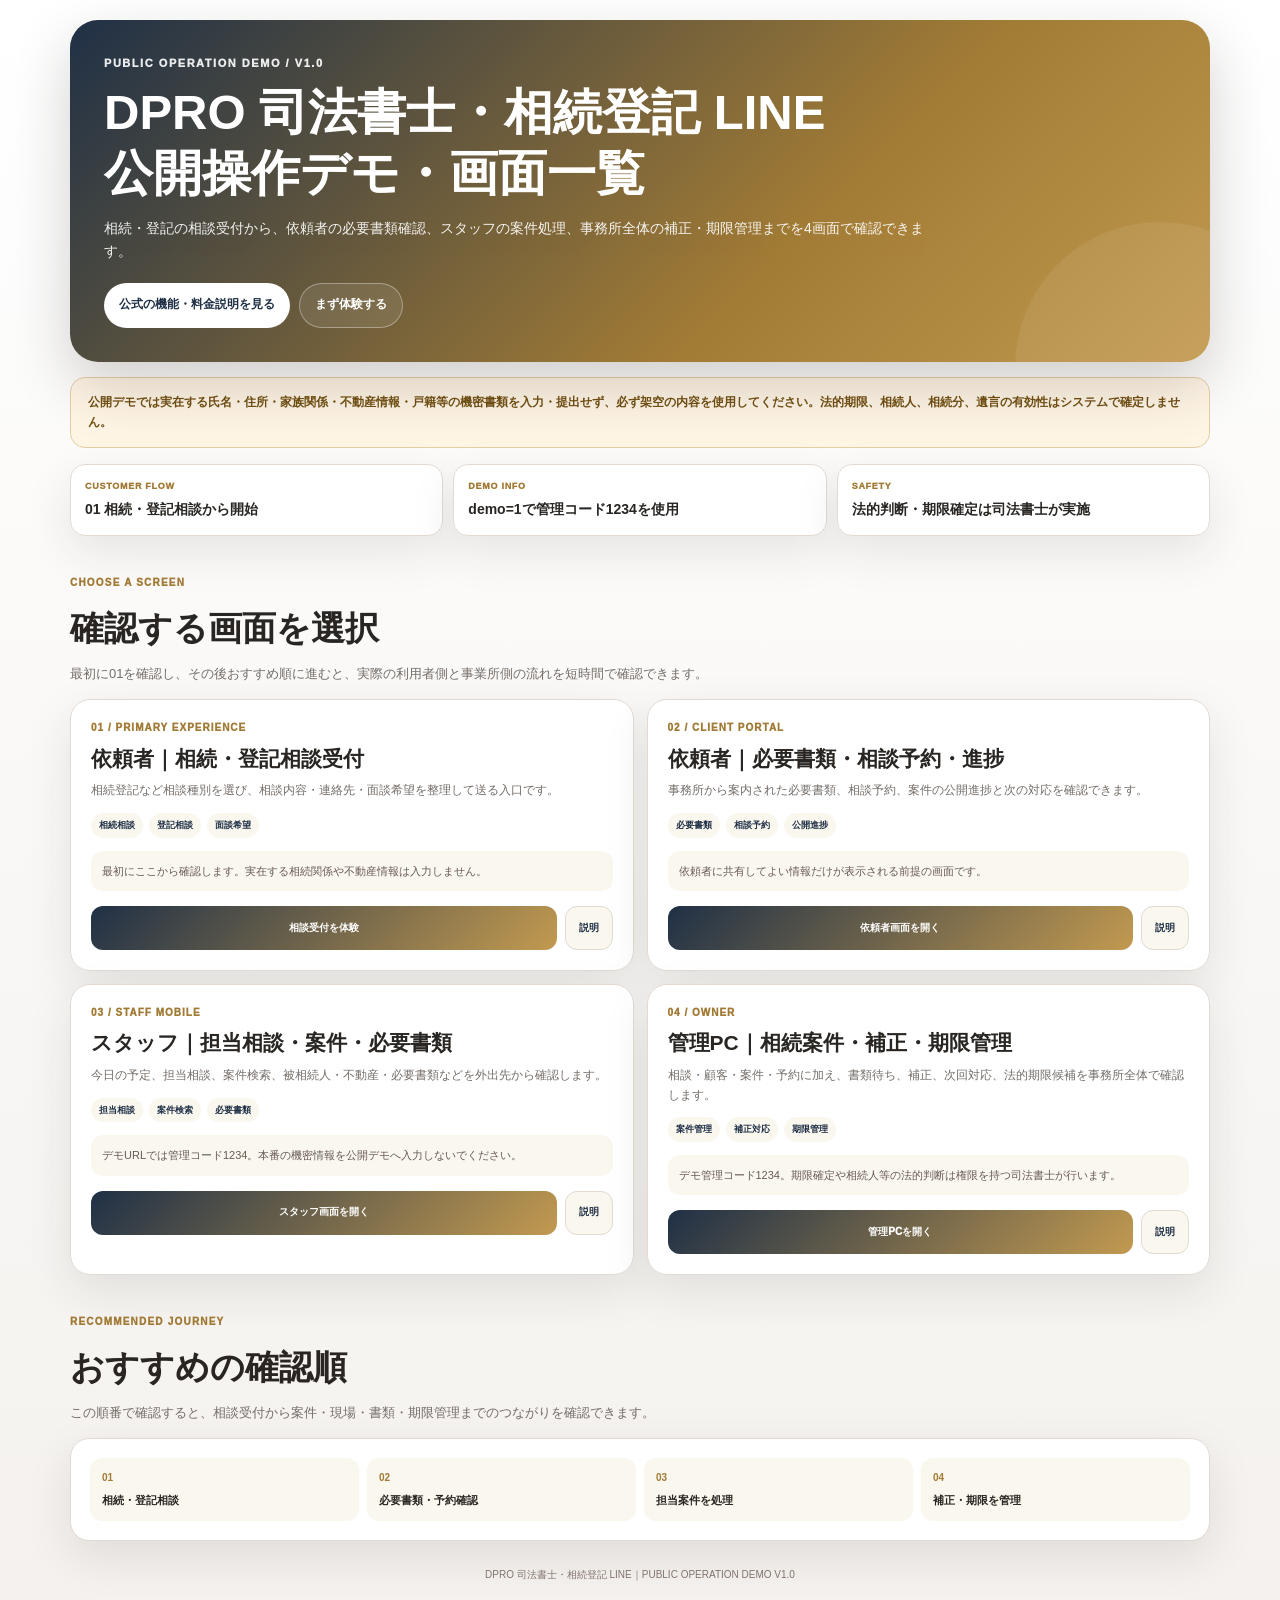
==== demo-guide.html @ fda9aa2e "Add files via upload" ====
<!doctype html>
<!-- DPRO LIVE DEMO COMMON TEMPLATE V1.0 LOCK / CONFIGURABLE TEMPLATE -->
<html lang="ja">
<head>
<meta charset="utf-8">
<meta name="viewport" content="width=device-width,initial-scale=1,viewport-fit=cover">
<meta name="robots" content="noindex,nofollow,noarchive">
<title id="pageTitle">DPRO 公開操作デモ・画面一覧</title>
<style>
:root{
  --bg:#f4f1ee;--card:#fff;--ink:#282522;--muted:#746d68;--line:#e2d9d2;
  --brand:#a17b35;--deep:#1f3046;--brand2:#c29a50;--soft:#faf7ef;
  --shadow:0 16px 46px rgba(44,37,32,.10)
}
*{box-sizing:border-box}
html{background:var(--bg);scroll-behavior:smooth}
body{margin:0;min-height:100vh;color:var(--ink);font-family:-apple-system,BlinkMacSystemFont,"Segoe UI","Noto Sans JP","Yu Gothic UI",Meiryo,sans-serif;line-height:1.65;background:linear-gradient(180deg,#fff 0%,var(--bg) 100%)}
a{color:inherit}.page{width:min(1140px,calc(100% - 24px));margin:0 auto;padding:20px 0 48px}
.hero{position:relative;overflow:hidden;padding:34px;border-radius:28px;color:#fff;background:linear-gradient(135deg,var(--deep),var(--brand) 63%,var(--brand2));box-shadow:0 23px 58px rgba(35,30,27,.20)}
.hero:after{content:"";position:absolute;right:-95px;bottom:-150px;width:290px;height:290px;border-radius:50%;background:rgba(255,255,255,.07)}
.kicker{position:relative;z-index:1;font-size:11px;font-weight:1000;letter-spacing:.14em;opacity:.9}
.hero h1{position:relative;z-index:1;margin:10px 0 0;font-size:clamp(28px,5vw,49px);line-height:1.24}
.hero p{position:relative;z-index:1;max-width:830px;margin:13px 0 0;font-size:14px;opacity:.93}
.hero-actions{position:relative;z-index:1;display:flex;gap:9px;flex-wrap:wrap;margin-top:20px}
.button{min-height:45px;display:inline-flex;align-items:center;justify-content:center;padding:9px 15px;border-radius:999px;text-decoration:none;font-size:12px;font-weight:950}
.button-light{color:var(--deep);background:#fff}.button-ghost{color:#fff;border:1px solid rgba(255,255,255,.35);background:rgba(255,255,255,.09)}
.notice{margin-top:15px;padding:15px 17px;border:1px solid #e5cda3;border-radius:15px;background:#fff5e5;color:#725013;font-size:12px;font-weight:760}
.demo-info{margin-top:16px;display:grid;grid-template-columns:repeat(3,minmax(0,1fr));gap:10px}
.demo-info>div{padding:14px;border:1px solid var(--line);border-radius:15px;background:rgba(255,255,255,.96);box-shadow:var(--shadow)}
.demo-info small{display:block;color:var(--brand);font-size:9px;font-weight:1000;letter-spacing:.08em}.demo-info strong{display:block;margin-top:4px;font-size:14px}
.section-head{margin:32px 0 15px}.section-head small{color:var(--brand);font-size:10px;font-weight:1000;letter-spacing:.12em}.section-head h2{margin:5px 0 0;font-size:clamp(23px,4vw,34px)}.section-head p{max-width:840px;margin:7px 0 0;color:var(--muted);font-size:13px}
.grid{display:grid;grid-template-columns:repeat(2,minmax(0,1fr));gap:13px}
.card{min-width:0;padding:20px;border:1px solid var(--line);border-radius:20px;background:rgba(255,255,255,.98);box-shadow:var(--shadow)}
.card-number{color:var(--brand);font-size:10px;font-weight:1000;letter-spacing:.1em}.card h3{margin:7px 0 0;font-size:21px;line-height:1.4}.card p{margin:8px 0 0;color:var(--muted);font-size:12px}
.pills{display:flex;gap:6px;flex-wrap:wrap;margin-top:12px}.pills span{padding:5px 8px;border-radius:999px;background:var(--soft);color:var(--deep);font-size:9px;font-weight:900}
.card-note{margin-top:13px;padding:11px;border-radius:12px;background:var(--soft);color:#675a54;font-size:11px}.card-note b{color:var(--deep)}
.card-actions{display:grid;grid-template-columns:1fr auto;gap:8px;margin-top:15px}
.open,.official{min-height:44px;display:flex;align-items:center;justify-content:center;padding:9px 13px;border-radius:12px;text-decoration:none;font-size:10px;font-weight:950}
.open{color:#fff;background:linear-gradient(135deg,var(--deep),var(--brand2))}.official{color:var(--deep);border:1px solid var(--line);background:var(--soft)}
.flow{margin-top:14px;padding:19px;border:1px solid var(--line);border-radius:19px;background:#fff;box-shadow:var(--shadow)}
.flow-grid{display:grid;grid-template-columns:repeat(var(--flow-cols,5),minmax(0,1fr));gap:8px}
.flow-step{padding:12px;border-radius:12px;background:var(--soft)}.flow-step b{display:block;color:var(--brand);font-size:10px}.flow-step strong{display:block;margin-top:4px;font-size:11px}.flow-step.same{border:1px dashed #cdbfb6}
.footer{margin-top:26px;color:#82736c;font-size:10px;text-align:center}
@media(max-width:900px){.flow-grid{grid-template-columns:repeat(2,minmax(0,1fr))}}
@media(max-width:760px){.hero{padding:25px 20px}.demo-info,.grid,.flow-grid{grid-template-columns:1fr}}
@media(max-width:420px){.page{width:min(100% - 16px,1140px)}.card-actions{grid-template-columns:1fr}}
</style>
</head>
<body>
<main class="page">
<section class="hero">
  <div class="kicker">PUBLIC OPERATION DEMO / V1.0</div>
  <h1 id="heroTitle"></h1>
  <p id="heroCopy"></p>
  <div class="hero-actions">
    <a class="button button-light" id="officialLink">公式の機能・料金説明を見る</a>
    <a class="button button-ghost" id="primaryDemoLink">まず体験する</a>
  </div>
</section>

<div class="notice" id="notice"></div>

<section class="demo-info" id="quickInfo" aria-label="デモ利用情報"></section>

<div class="section-head">
  <small>CHOOSE A SCREEN</small>
  <h2>確認する画面を選択</h2>
  <p id="screenIntro"></p>
</div>

<section class="grid" id="screenGrid"></section>

<div class="section-head">
  <small>RECOMMENDED JOURNEY</small>
  <h2>おすすめの確認順</h2>
  <p id="journeyIntro"></p>
</div>
<section class="flow"><div class="flow-grid" id="flowGrid"></div></section>

<div class="footer" id="footer"></div>
</main>

<script>
/*
  DPRO LIVE DEMO COMMON TEMPLATE V1.0
  ------------------------------------------------------------
  変更してよいのは CONFIG の値とCSS変数のブランド色のみ。
  DOM骨格・セクション順・公開注意・CHOOSE A SCREEN・
  RECOMMENDED JOURNEYはCOMMON TEMPLATE V1.0 LOCK対象。
*/
const CONFIG = {
  "systemName": "DPRO 司法書士・相続登記 LINE",
  "pageTitle": "DPRO 司法書士・相続登記 LINE｜公開操作デモ・画面一覧",
  "heroCopy": "相続・登記の相談受付から、依頼者の必要書類確認、スタッフの案件処理、事務所全体の補正・期限管理までを4画面で確認できます。",
  "officialUrl": "https://dpromstk2000-lab.github.io/dpro-line-systems-site/systems/shiho.html",
  "primaryDemoUrl": "https://dpromstk2000-lab.github.io/dpro-shiho-inheritance-line-liff/index.html?demo=1",
  "notice": "公開デモでは実在する氏名・住所・家族関係・不動産情報・戸籍等の機密書類を入力・提出せず、必ず架空の内容を使用してください。法的期限、相続人、相続分、遺言の有効性はシステムで確定しません。",
  "screenIntro": "最初に01を確認し、その後おすすめ順に進むと、実際の利用者側と事業所側の流れを短時間で確認できます。",
  "journeyIntro": "この順番で確認すると、相談受付から案件・現場・書類・期限管理までのつながりを確認できます。",
  "adminCode": "1234",
  "quickInfo": [
    {
      "label": "CUSTOMER FLOW",
      "text": "01 相続・登記相談から開始"
    },
    {
      "label": "DEMO INFO",
      "text": "demo=1で管理コード1234を使用"
    },
    {
      "label": "SAFETY",
      "text": "法的判断・期限確定は司法書士が実施"
    }
  ],
  "screens": [
    {
      "step": "01 / PRIMARY EXPERIENCE",
      "title": "依頼者｜相続・登記相談受付",
      "description": "相続登記など相談種別を選び、相談内容・連絡先・面談希望を整理して送る入口です。",
      "tags": [
        "相続相談",
        "登記相談",
        "面談希望"
      ],
      "note": "最初にここから確認します。実在する相続関係や不動産情報は入力しません。",
      "url": "https://dpromstk2000-lab.github.io/dpro-shiho-inheritance-line-liff/index.html?demo=1",
      "cta": "相談受付を体験",
      "officialUrl": "https://dpromstk2000-lab.github.io/dpro-line-systems-site/systems/shiho.html"
    },
    {
      "step": "02 / CLIENT PORTAL",
      "title": "依頼者｜必要書類・相談予約・進捗",
      "description": "事務所から案内された必要書類、相談予約、案件の公開進捗と次の対応を確認できます。",
      "tags": [
        "必要書類",
        "相談予約",
        "公開進捗"
      ],
      "note": "依頼者に共有してよい情報だけが表示される前提の画面です。",
      "url": "https://dpromstk2000-lab.github.io/dpro-shiho-inheritance-line-liff/member.html?demo=1",
      "cta": "依頼者画面を開く",
      "officialUrl": "https://dpromstk2000-lab.github.io/dpro-line-systems-site/systems/shiho.html"
    },
    {
      "step": "03 / STAFF MOBILE",
      "title": "スタッフ｜担当相談・案件・必要書類",
      "description": "今日の予定、担当相談、案件検索、被相続人・不動産・必要書類などを外出先から確認します。",
      "tags": [
        "担当相談",
        "案件検索",
        "必要書類"
      ],
      "note": "デモURLでは管理コード1234。本番の機密情報を公開デモへ入力しないでください。",
      "url": "https://dpromstk2000-lab.github.io/dpro-shiho-inheritance-line-liff/staff.html?demo=1",
      "cta": "スタッフ画面を開く",
      "officialUrl": "https://dpromstk2000-lab.github.io/dpro-line-systems-site/systems/shiho.html"
    },
    {
      "step": "04 / OWNER",
      "title": "管理PC｜相続案件・補正・期限管理",
      "description": "相談・顧客・案件・予約に加え、書類待ち、補正、次回対応、法的期限候補を事務所全体で確認します。",
      "tags": [
        "案件管理",
        "補正対応",
        "期限管理"
      ],
      "note": "デモ管理コード1234。期限確定や相続人等の法的判断は権限を持つ司法書士が行います。",
      "url": "https://dpromstk2000-lab.github.io/dpro-shiho-inheritance-line-liff/owner.html?demo=1",
      "cta": "管理PCを開く",
      "officialUrl": "https://dpromstk2000-lab.github.io/dpro-line-systems-site/systems/shiho.html"
    }
  ],
  "journey": [
    {
      "step": "01",
      "text": "相続・登記相談"
    },
    {
      "step": "02",
      "text": "必要書類・予約確認"
    },
    {
      "step": "03",
      "text": "担当案件を処理"
    },
    {
      "step": "04",
      "text": "補正・期限を管理"
    }
  ]
};

document.documentElement.style.setProperty("--flow-cols", String(Math.min(CONFIG.journey.length, 7)));
document.title = CONFIG.pageTitle;
document.getElementById("heroTitle").innerHTML = `${CONFIG.systemName}<br>公開操作デモ・画面一覧`;
document.getElementById("heroCopy").textContent = CONFIG.heroCopy;
document.getElementById("officialLink").href = CONFIG.officialUrl;
document.getElementById("primaryDemoLink").href = CONFIG.primaryDemoUrl;
document.getElementById("notice").textContent = CONFIG.notice;
document.getElementById("screenIntro").textContent = CONFIG.screenIntro;
document.getElementById("journeyIntro").textContent = CONFIG.journeyIntro;
document.getElementById("footer").textContent = `${CONFIG.systemName}｜PUBLIC OPERATION DEMO V1.0`;

document.getElementById("quickInfo").innerHTML = CONFIG.quickInfo.map(x =>
  `<div><small>${x.label}</small><strong>${x.text}</strong></div>`
).join("");

document.getElementById("screenGrid").innerHTML = CONFIG.screens.map(x => `
  <article class="card">
    <div class="card-number">${x.step}</div>
    <h3>${x.title}</h3>
    <p>${x.description}</p>
    <div class="pills">${x.tags.map(t => `<span>${t}</span>`).join("")}</div>
    <div class="card-note">${x.note}</div>
    <div class="card-actions">
      <a class="open" href="${x.url}">${x.cta}</a>
      <a class="official" href="${x.officialUrl}">説明</a>
    </div>
  </article>
`).join("");

document.getElementById("flowGrid").innerHTML = CONFIG.journey.map(x => `
  <div class="flow-step${x.sameScreen ? " same" : ""}">
    <b>${x.step}${x.sameScreen ? " / SAME SCREEN" : ""}</b>
    <strong>${x.text}</strong>
  </div>
`).join("");
</script>
</body>
</html>
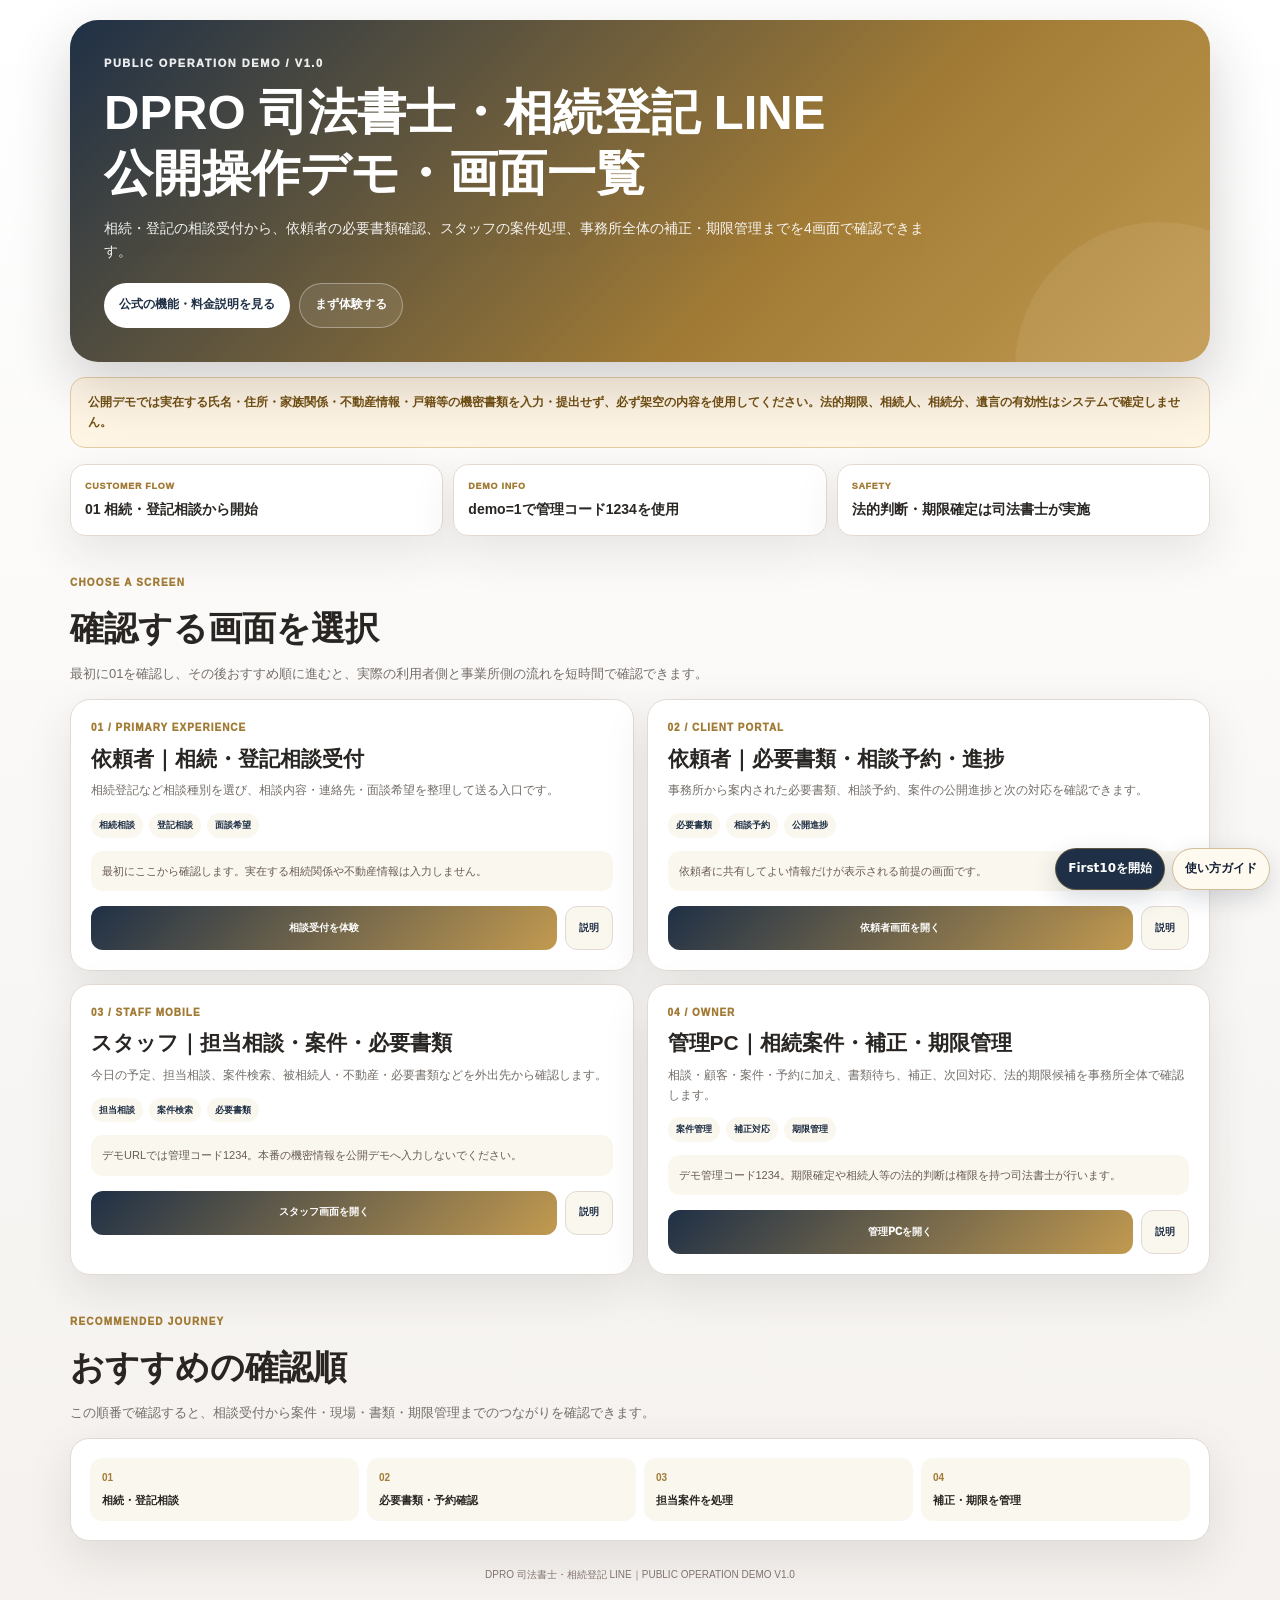
==== commit 54196100: "Implement SHIHO Tutorial R3 First10" ====
--- a/demo-guide.html
+++ b/demo-guide.html
@@ -45,6 +45,7 @@
 @media(max-width:760px){.hero{padding:25px 20px}.demo-info,.grid,.flow-grid{grid-template-columns:1fr}}
 @media(max-width:420px){.page{width:min(100% - 16px,1140px)}.card-actions{grid-template-columns:1fr}}
 </style>
+  <link rel="stylesheet" href="./tutorial.css?v=SHIHO-TUTORIAL-R3-20260827" data-dpro-shiho-tutorial-css>
 </head>
 <body>
 <main class="page">
@@ -226,5 +227,6 @@
   </div>
 `).join("");
 </script>
+  <script src="./tutorial.js?v=SHIHO-TUTORIAL-R3-20260827" data-dpro-shiho-tutorial-js></script>
 </body>
 </html>
--- a/tutorial.css
+++ b/tutorial.css
@@ -0,0 +1,17 @@
+/* DPRO SHIHO Tutorial STANDARD V1.1 / R3 */
+:root{--dpro-tutorial-navy:#1f3046;--dpro-tutorial-deep:#132238;--dpro-tutorial-gold:#a17b35;--dpro-tutorial-ivory:#faf7ef;--dpro-tutorial-text:#1c2733;--dpro-tutorial-muted:#657181;--dpro-tutorial-danger:#9a241a;--dpro-tutorial-focus:#1d63b7}
+#dpro-tutorial-root,#dpro-tutorial-root *{box-sizing:border-box}
+#dpro-tutorial-root{position:fixed;z-index:2147482000;inset:0;pointer-events:none;font-family:system-ui,-apple-system,BlinkMacSystemFont,"Segoe UI","Noto Sans JP",sans-serif;color:var(--dpro-tutorial-text)}
+.dpro-tutorial-target{position:fixed;z-index:2147482001;display:none;pointer-events:none;border:3px solid var(--dpro-tutorial-gold);border-radius:14px;box-shadow:0 0 0 5px rgba(161,123,53,.18),0 10px 32px rgba(19,34,56,.16);transition:left .12s ease,top .12s ease,width .12s ease,height .12s ease}
+.dpro-tutorial-target.is-visible{display:block}
+.dpro-tutorial-card{position:fixed;z-index:2147482002;display:none;width:min(360px,calc(100vw - 16px));max-width:calc(100vw - 16px);max-height:min(70dvh,560px);overflow:hidden;border:1px solid rgba(161,123,53,.45);border-radius:18px;background:#fff;box-shadow:0 24px 70px rgba(19,34,56,.28);pointer-events:auto;overflow-wrap:anywhere}
+.dpro-tutorial-card.is-visible{display:flex;flex-direction:column}
+.dpro-tutorial-handle{display:flex;min-height:46px;align-items:center;justify-content:space-between;gap:10px;padding:10px 13px;border:0;border-bottom:1px solid #e5ded2;color:#fff;background:linear-gradient(135deg,var(--dpro-tutorial-deep),var(--dpro-tutorial-navy));cursor:grab;touch-action:none;user-select:none}
+.dpro-tutorial-handle:active{cursor:grabbing}.dpro-tutorial-handle strong{font-size:13px;letter-spacing:.02em}.dpro-tutorial-handle span{font-size:11px;opacity:.86}
+.dpro-tutorial-body{min-height:0;overflow:auto;padding:16px 17px 13px;overscroll-behavior:contain}
+.dpro-tutorial-kicker{margin:0 0 6px;color:var(--dpro-tutorial-gold);font-size:11px;font-weight:900;letter-spacing:.1em}.dpro-tutorial-title{margin:0;color:var(--dpro-tutorial-deep);font-size:20px;line-height:1.4}.dpro-tutorial-copy{margin:9px 0 0;color:#465466;font-size:14px;line-height:1.7;white-space:pre-line}.dpro-tutorial-safety{margin-top:11px;padding:10px 11px;border-left:4px solid var(--dpro-tutorial-gold);border-radius:9px;background:var(--dpro-tutorial-ivory);color:#5c4d35;font-size:12px;line-height:1.65}.dpro-tutorial-status{min-height:18px;margin:8px 0 0;color:var(--dpro-tutorial-muted);font-size:11px;font-weight:800}
+.dpro-tutorial-actions{display:flex;flex-wrap:wrap;gap:7px;padding:11px 13px 13px;border-top:1px solid #e7e1d8;background:#fcfbf8}.dpro-tutorial-actions button,.dpro-tutorial-actions a{display:inline-flex;min-height:40px;align-items:center;justify-content:center;padding:7px 11px;border-radius:10px;font:inherit;font-size:12px;font-weight:900;text-decoration:none;cursor:pointer}.dpro-tutorial-primary{border:1px solid var(--dpro-tutorial-navy);color:#fff;background:var(--dpro-tutorial-navy)}.dpro-tutorial-secondary{border:1px solid #bdc6cf;color:#354456;background:#fff}.dpro-tutorial-quiet{border:1px solid #e1d7c8;color:#66563d;background:#fffaf0}.dpro-tutorial-danger{border:1px solid #e4b9b5;color:var(--dpro-tutorial-danger);background:#fff5f4}.dpro-tutorial-actions button:disabled{cursor:not-allowed;opacity:.48}
+.dpro-tutorial-launcher{position:fixed;z-index:2147481999;right:10px;bottom:10px;display:flex;max-width:calc(100vw - 20px);flex-wrap:wrap;justify-content:flex-end;gap:7px;pointer-events:auto}.dpro-tutorial-launcher button,.dpro-tutorial-launcher a{display:inline-flex;min-height:42px;align-items:center;justify-content:center;padding:8px 12px;border-radius:999px;border:1px solid rgba(161,123,53,.48);box-shadow:0 8px 24px rgba(19,34,56,.16);font:inherit;font-size:12px;font-weight:900;text-decoration:none;cursor:pointer}.dpro-tutorial-launcher button{color:#fff;background:var(--dpro-tutorial-navy)}.dpro-tutorial-launcher a{color:var(--dpro-tutorial-deep);background:#fffaf0}
+#dpro-tutorial-root button:focus-visible,#dpro-tutorial-root a:focus-visible{outline:3px solid var(--dpro-tutorial-focus);outline-offset:3px}
+@media(max-width:520px){.dpro-tutorial-card{width:calc(100vw - 16px);max-height:min(66dvh,500px);border-radius:15px}.dpro-tutorial-body{padding:14px 14px 11px}.dpro-tutorial-title{font-size:18px}.dpro-tutorial-copy{font-size:13px}.dpro-tutorial-actions{padding:10px;gap:6px}.dpro-tutorial-actions button,.dpro-tutorial-actions a{flex:1 1 calc(50% - 6px);min-width:0}.dpro-tutorial-launcher{right:8px;bottom:8px;max-width:calc(100vw - 16px)}}
+@media(prefers-reduced-motion:reduce){.dpro-tutorial-target{transition:none}}
